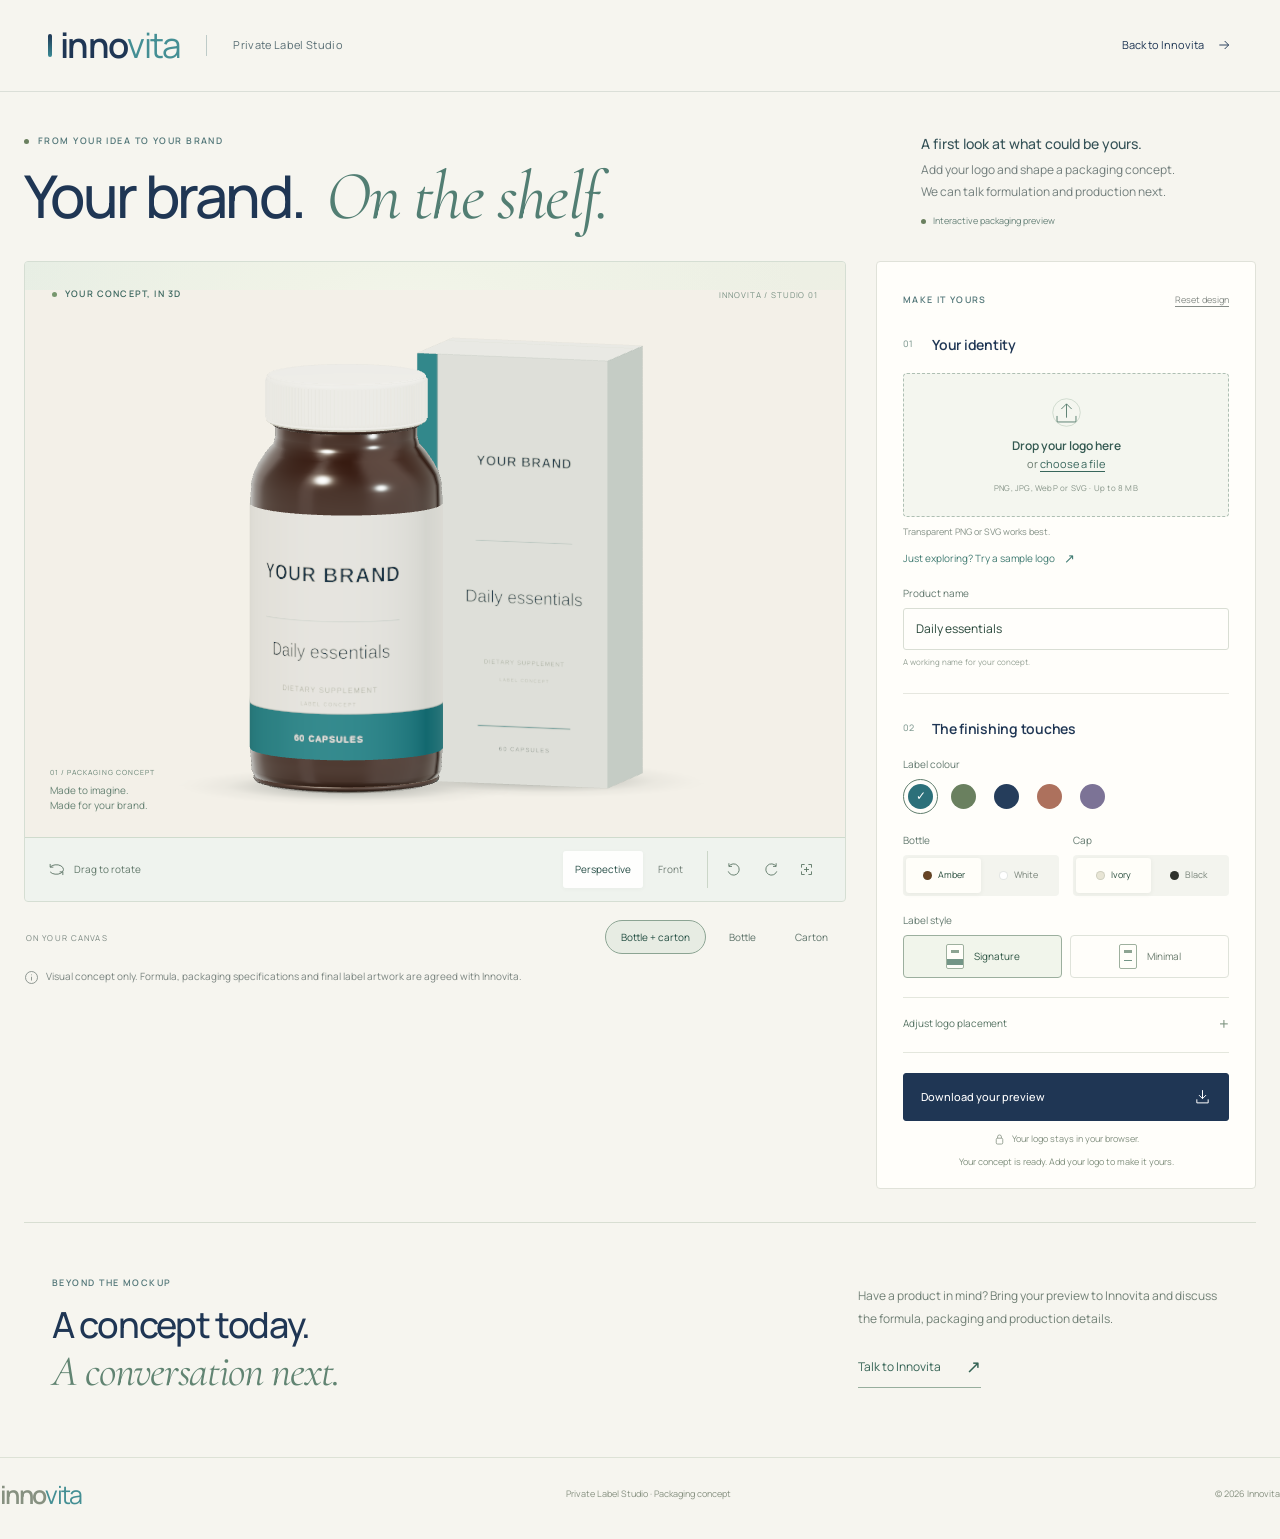
==== private-label/index.html @ d3108dc1 "Add separate private label packaging studio" ====
<!doctype html>
<html lang="en">
<head>
  <meta charset="utf-8">
  <meta name="viewport" content="width=device-width, initial-scale=1">
  <title>Private Label Studio | Innovita</title>
  <meta name="description" content="See your logo on a supplement bottle and carton. Explore a packaging concept with Innovita's private label studio.">
  <meta name="robots" content="noindex, nofollow">
  <meta name="theme-color" content="#f6f5ef">
  <link rel="icon" href="assets/favicon.svg" type="image/svg+xml">
  <link rel="preconnect" href="https://fonts.googleapis.com">
  <link rel="preconnect" href="https://fonts.gstatic.com" crossorigin>
  <link href="https://fonts.googleapis.com/css2?family=Manrope:wght@400;500;600;700;800&family=Cormorant+Garamond:wght@400;500;600&display=swap" rel="stylesheet">
  <link rel="stylesheet" href="assets/studio.css">
  <script src="assets/three-r160.min.js" defer></script>
  <script src="assets/scene.js" defer></script>
  <script src="assets/studio.js" defer></script>
</head>
<body data-scene="loading">
  <a class="skip-link" href="#studio">Skip to the studio</a>
  <header class="site-header">
    <a class="wordmark" href="/" aria-label="Innovita home"><i aria-hidden="true"></i>inno<span>vita</span></a>
    <div class="header-context"><span class="header-divider" aria-hidden="true"></span>Private Label Studio</div>
    <a class="back-link" href="/">Back to Innovita <svg viewBox="0 0 24 24" aria-hidden="true"><path d="M5 12h14m-6-6 6 6-6 6"/></svg></a>
  </header>

  <main>
    <section class="studio-intro" aria-labelledby="studio-title">
      <div class="intro-heading"><div class="eyebrow"><span aria-hidden="true"></span>FROM YOUR IDEA TO YOUR BRAND</div><h1 id="studio-title">Your brand. <br><em>On the shelf.</em></h1></div>
      <div class="intro-copy"><p>A first look at what could be yours.</p><p>Add your logo and shape a packaging concept.<br>We can talk formulation and production next.</p><span class="concept-tag"><i aria-hidden="true"></i>Interactive packaging preview</span><button type="button" id="mobile-upload" class="mobile-upload"><span id="mobile-upload-label">Upload your logo</span><svg viewBox="0 0 24 24" aria-hidden="true"><path d="M12 17V4m-5 5 5-5 5 5M4 16v5h16v-5"/></svg></button><p id="mobile-upload-status" class="mobile-upload-status" aria-hidden="true"></p></div>
    </section>

    <section id="studio" class="studio-workspace" aria-label="Private label packaging studio">
      <div class="preview-column">
        <div class="preview-shell">
          <div class="preview-heading"><span class="live-indicator"><i aria-hidden="true"></i>YOUR CONCEPT, IN 3D</span><span class="studio-edition">INNOVITA / STUDIO 01</span></div>
          <div class="scene-surface" id="scene-surface">
            <div class="scene-word" aria-hidden="true">yours.</div>
            <div id="preview-mount" role="img" aria-label="Interactive preview of a supplement bottle and carton with your branding"></div>
            <svg id="fallback-preview" viewBox="0 0 800 650" role="img" aria-label="Packaging concept preview" xmlns="http://www.w3.org/2000/svg">
              <defs>
                <linearGradient id="bottle-glass" x1="0" x2="1"><stop stop-color="#3a210f"/><stop offset=".3" stop-color="#6f492e"/><stop offset=".56" stop-color="#382012"/><stop offset=".88" stop-color="#4e2e17"/><stop offset="1" stop-color="#241a12"/></linearGradient>
                <linearGradient id="cap-light" x1="0" x2="1"><stop stop-color="#c6c5b7"/><stop offset=".3" stop-color="#faf8e9"/><stop offset="1" stop-color="#c9c8bd"/></linearGradient>
                <linearGradient id="label-light" x1="0" x2="1"><stop stop-color="#d9d9ce"/><stop offset=".28" stop-color="#fffef5"/><stop offset=".8" stop-color="#f7f6ec"/><stop offset="1" stop-color="#d4d4c9"/></linearGradient>
                <radialGradient id="ground-shadow"><stop stop-color="#263b342e"/><stop offset="1" stop-color="#263b3400"/></radialGradient>
                <pattern id="cap-ribs" width="4" height="50" patternUnits="userSpaceOnUse"><path d="M1 0v50" stroke="#797b6940" stroke-width="1"/></pattern>
              </defs>
              <ellipse cx="403" cy="574" rx="300" ry="49" fill="url(#ground-shadow)"/>
              <g transform="translate(204 140) rotate(-4 100 200)">
                <path d="M0 20 181 0 230 30 49 50Z" fill="#f8f8ef"/>
                <path d="M181 0 230 30V390L181 361Z" fill="#d6ded1"/>
                <path d="M0 20 181 0V361L0 382Z" fill="#f4f5eb" stroke="#d0d7c8"/>
                <path d="M0 299 181 279V338L0 359Z" fill="#2c707a" data-fallback-accent/>
                <g transform="translate(0 20) skewY(-6)">
                  <text data-fallback-placeholder x="91" y="116" text-anchor="middle" fill="#1f3654" font-family="Arial,sans-serif" font-weight="600" font-size="21">YOUR BRAND</text>
                  <image id="fallback-logo-carton" x="31" y="53" width="120" height="100" preserveAspectRatio="xMidYMid meet"/>
                  <text id="fallback-product-carton" x="91" y="212" text-anchor="middle" fill="#1f3654" font-family="Arial,sans-serif" font-size="17">Daily essentials</text>
                  <text x="91" y="240" text-anchor="middle" fill="#64736c" font-family="Arial,sans-serif" font-size="8" letter-spacing="1">DIETARY SUPPLEMENT</text>
                  <text x="91" y="316" text-anchor="middle" fill="#fff" font-family="Arial,sans-serif" font-size="9" letter-spacing="1">LABEL CONCEPT</text>
                </g>
              </g>
              <g transform="translate(430 105) rotate(5 98 230)">
                <path d="M26 80V60H170V80Q169 96 180 117Q196 138 196 170V419Q196 450 168 454H28Q0 450 0 419V170Q0 136 15 116Q26 96 26 80Z" fill="url(#bottle-glass)" stroke="#392619"/>
                <rect x="20" y="28" width="157" height="60" rx="10" fill="url(#cap-light)"/>
                <rect x="21" y="37" width="155" height="42" rx="3" fill="url(#cap-ribs)"/>
                <ellipse cx="99" cy="29" rx="77" ry="12" fill="#f0efe4"/>
                <path d="M1 196Q98 211 195 196V411Q98 428 1 411Z" fill="url(#label-light)"/>
                <path id="fallback-band" d="M1 356Q98 371 195 356V397Q98 414 1 397Z" fill="#2c707a" data-fallback-accent/>
                <text data-fallback-placeholder x="99" y="254" text-anchor="middle" fill="#1f3654" font-family="Arial,sans-serif" font-weight="600" font-size="20">YOUR BRAND</text>
                <image id="fallback-logo" x="34" y="213" width="131" height="84" preserveAspectRatio="xMidYMid meet"/>
                <text id="fallback-product" x="99" y="321" text-anchor="middle" fill="#1f3654" font-family="Arial,sans-serif" font-size="17">Daily essentials</text>
                <text x="99" y="340" text-anchor="middle" fill="#64736c" font-family="Arial,sans-serif" font-size="7" letter-spacing="1">DIETARY SUPPLEMENT</text>
                <text x="99" y="389" text-anchor="middle" fill="#fff" font-family="Arial,sans-serif" font-size="9" letter-spacing="1">LABEL CONCEPT</text>
              </g>
            </svg>
            <div class="scene-caption" aria-hidden="true"><span>01 / PACKAGING CONCEPT</span><span>Made to imagine.<br>Made for your brand.</span></div>
          </div>
          <div class="preview-tools">
            <span class="drag-hint"><svg viewBox="0 0 24 24" aria-hidden="true"><path d="M4 9a9 6 0 1 1 0 6M4 5v4h4M20 19v-4h-4"/></svg>Drag to rotate</span>
            <div class="view-switch" role="group" aria-label="Preview angle"><button type="button" data-view="angle" aria-pressed="true">Perspective</button><button type="button" data-view="front" aria-pressed="false">Front</button></div>
            <div class="rotation-controls"><button type="button" id="rotate-left" class="icon-button" aria-label="Rotate packaging left"><svg viewBox="0 0 24 24"><path d="M8 7H3V2M3 7a9 9 0 1 1-1 8"/></svg></button><button type="button" id="rotate-right" class="icon-button" aria-label="Rotate packaging right"><svg viewBox="0 0 24 24"><path d="M16 7h5V2m0 5a9 9 0 1 0 1 8"/></svg></button><button type="button" id="reset-view" class="icon-button" aria-label="Reset view"><svg viewBox="0 0 24 24"><path d="M4 9V4h5m6 0h5v5M4 15v5h5m6 0h5v-5M8 12h8m-4-4v8"/></svg></button></div>
          </div>
        </div>
        <div class="packaging-picker" role="group" aria-label="Packaging shown"><span>ON YOUR CANVAS</span><div><button type="button" data-packaging="set" aria-pressed="true">Bottle + carton</button><button type="button" data-packaging="bottle" aria-pressed="false">Bottle</button><button type="button" data-packaging="carton" aria-pressed="false">Carton</button></div></div>
        <p class="preview-note"><svg viewBox="0 0 20 20" aria-hidden="true"><circle cx="10" cy="10" r="8"/><path d="M10 9v5m0-8v1"/></svg>Visual concept only. Formula, packaging specifications and final label artwork are agreed with Innovita.</p>
      </div>

      <aside class="design-panel" aria-label="Customize your packaging">
        <div class="panel-heading"><span class="eyebrow">MAKE IT YOURS</span><button type="button" id="reset-design">Reset design</button></div>
        <section class="control-section identity-section" aria-labelledby="identity-heading">
          <h2 id="identity-heading"><span>01</span>Your identity</h2>
          <label id="logo-dropzone" for="logo-file" tabindex="0" role="button" aria-label="Upload your brand logo">
            <svg class="upload-symbol" viewBox="0 0 36 36" aria-hidden="true"><path d="M18 24V8m-6 6 6-6 6 6M7 22v7h22v-7"/><circle cx="18" cy="18" r="16"/></svg>
            <strong>Drop your logo here</strong><span>or <u>choose a file</u></span><small>PNG, JPG, WebP or SVG · Up to 8 MB</small>
          </label>
          <input id="logo-file" class="visually-hidden" type="file" accept="image/png,image/jpeg,image/webp,image/svg+xml,.png,.jpg,.jpeg,.webp,.svg" aria-label="Choose logo file">
          <div id="logo-preview" hidden><span id="logo-thumb"><img alt="Your uploaded logo"></span><span id="logo-filename"></span><button type="button" id="logo-remove" aria-label="Remove uploaded logo">Remove</button></div>
          <p id="upload-status" class="upload-status" role="status" aria-live="polite">Transparent PNG or SVG works best.</p>
          <button type="button" id="sample-logo" class="sample-link">Just exploring? Try a sample logo <span aria-hidden="true">↗</span></button>
          <div class="field"><label for="product-name">Product name</label><input id="product-name" type="text" maxlength="42" value="Daily essentials" autocomplete="off" spellcheck="false"><span class="field-hint">A working name for your concept.</span></div>
        </section>

        <section class="control-section finish-section" aria-labelledby="finish-heading">
          <h2 id="finish-heading"><span>02</span>The finishing touches</h2>
          <div class="control-label">Label colour</div><div class="colour-swatches" role="group" aria-label="Label accent colour">
            <button type="button" data-accent="#2c707a" aria-pressed="true" aria-label="Ocean teal" style="--swatch:#2c707a"><span></span></button>
            <button type="button" data-accent="#6a805f" aria-pressed="false" aria-label="Botanical green" style="--swatch:#6a805f"><span></span></button>
            <button type="button" data-accent="#253d5b" aria-pressed="false" aria-label="Midnight blue" style="--swatch:#253d5b"><span></span></button>
            <button type="button" data-accent="#ad715d" aria-pressed="false" aria-label="Warm terracotta" style="--swatch:#ad715d"><span></span></button>
            <button type="button" data-accent="#7c7396" aria-pressed="false" aria-label="Soft lavender" style="--swatch:#7c7396"><span></span></button>
          </div>
          <div class="finish-grid"><div><span class="control-label">Bottle</span><div class="segmented" role="group" aria-label="Bottle finish"><button type="button" data-bottle="amber" aria-pressed="true"><i class="finish-dot amber"></i>Amber</button><button type="button" data-bottle="white" aria-pressed="false"><i class="finish-dot white"></i>White</button></div></div><div><span class="control-label">Cap</span><div class="segmented" role="group" aria-label="Cap finish"><button type="button" data-cap="ivory" aria-pressed="true"><i class="finish-dot ivory"></i>Ivory</button><button type="button" data-cap="black" aria-pressed="false"><i class="finish-dot black"></i>Black</button></div></div></div>
          <div class="style-field"><span class="control-label">Label style</span><div class="label-style-options" role="group" aria-label="Label style"><button type="button" data-label-style="signature" aria-pressed="true"><i class="style-icon signature" aria-hidden="true"></i>Signature</button><button type="button" data-label-style="minimal" aria-pressed="false"><i class="style-icon minimal" aria-hidden="true"></i>Minimal</button></div></div>
          <details class="placement-details"><summary>Adjust logo placement <span aria-hidden="true">+</span></summary><div class="range-field"><label for="logo-scale">Logo size <output id="logo-scale-value" for="logo-scale">100%</output></label><input id="logo-scale" type="range" min="65" max="150" value="100" step="1"></div><div class="range-field"><label for="logo-position">Vertical position <output id="logo-position-value" for="logo-position">0</output></label><input id="logo-position" type="range" min="-15" max="15" value="0" step="1"></div></details>
        </section>

        <div class="panel-delivery"><button type="button" id="download-preview" class="button-primary" disabled><span>Download your preview</span><svg viewBox="0 0 24 24" aria-hidden="true"><path d="M12 3v12m-5-5 5 5 5-5M4 16v5h16v-5"/></svg></button><p class="privacy-note"><svg viewBox="0 0 20 20" aria-hidden="true"><rect x="5" y="8" width="10" height="9" rx="2"/><path d="M7 8V6a3 3 0 0 1 6 0v2"/></svg>Your logo stays in your browser.</p><p id="studio-status" class="studio-status" role="status" aria-live="polite">Preparing your studio...</p><a id="download-ready" class="download-ready" hidden download>Save PNG</a></div>
      </aside>
    </section>

    <section class="next-step" aria-labelledby="next-title"><div><span class="eyebrow">BEYOND THE MOCKUP</span><h2 id="next-title">A concept today.<br><em>A conversation next.</em></h2></div><div><p>Have a product in mind? Bring your preview to Innovita and discuss the formula, packaging and production details.</p><a href="/#contact" target="_blank" rel="noopener" class="contact-link">Talk to Innovita <span aria-hidden="true">↗</span></a></div></section>
  </main>

  <footer class="site-footer"><a class="wordmark" href="/" aria-label="Innovita home">inno<span>vita</span></a><span>Private Label Studio · Packaging concept</span><span>© 2026 Innovita</span></footer>
  <noscript><div class="no-script">Enable JavaScript to add your logo and customize the packaging. The example above is a static concept.</div></noscript>
</body>
</html>
---- private-label/assets/studio.css ----
:root{color-scheme:light;--ink:#1f3654;--ink-muted:#657179;--teal:#2c707a;--cream:#f6f5ef;--line:#dbdfd8;--white:#fffefa;--sans:"Manrope",Arial,sans-serif;--serif:"Cormorant Garamond",Georgia,serif}
*{box-sizing:border-box}html{scroll-behavior:smooth}body{margin:0;background:var(--cream);color:var(--ink);font:400 14px/1.65 var(--sans);-webkit-font-smoothing:antialiased}button,input{font:inherit}button,a,input,summary{-webkit-tap-highlight-color:transparent}button{cursor:pointer}a{color:inherit;text-decoration:none}button:disabled{cursor:wait;opacity:.55}button:focus-visible,a:focus-visible,input:focus-visible,summary:focus-visible,[tabindex]:focus-visible{outline:3px solid #2c707a;outline-offset:4px}button svg,a svg{width:20px;height:20px;fill:none;stroke:currentColor;stroke-width:1.4;flex-shrink:0}[hidden]{display:none!important}.visually-hidden{position:absolute;width:1px;height:1px;padding:0;margin:-1px;overflow:hidden;clip:rect(0,0,0,0);white-space:nowrap;border:0}.skip-link{position:fixed;top:10px;left:10px;padding:10px 20px;background:var(--ink);color:#fff;transform:translateY(-180%);z-index:30}.skip-link:focus{transform:none}
.site-header{height:92px;max-width:1440px;margin:auto;display:flex;align-items:center;gap:27px;border-bottom:1px solid var(--line);padding:0 48px}.wordmark{font-weight:600;font-size:35px;letter-spacing:-1.7px;line-height:1;display:inline-flex;align-items:center}.wordmark>span{color:#448f94;font-weight:400}.wordmark>i{width:4px;height:23px;border-radius:3px;background:linear-gradient(#1f3654,#3a8b95);margin-right:8px}.wordmark>sup{font-size:9px;font-weight:400;letter-spacing:0;align-self:flex-start;margin:2px 0 0 3px}.header-context{display:flex;align-items:center;gap:26px;color:#596e74;font-size:11px;letter-spacing:.03em}.header-divider{height:21px;border-left:1px solid #becbc8}.back-link{margin-left:auto;display:flex;align-items:center;gap:12px;font-size:11px}.back-link svg{width:16px;height:16px}.back-link:hover{color:var(--teal)}
main{max-width:1344px;margin:auto;padding:0 24px}.studio-intro{display:flex;justify-content:space-between;align-items:flex-end;padding:39px 0 31px;gap:40px}.eyebrow{font-size:9px;font-weight:600;letter-spacing:.16em;color:#537779;display:flex;align-items:center;gap:9px}.eyebrow>span{height:5px;width:5px;border-radius:50%;background:#6a805f}.studio-intro h1{font-size:59px;line-height:.98;font-weight:500;letter-spacing:-2.7px;margin:14px 0 0}.studio-intro h1 br{display:none}.studio-intro h1 em{font-family:var(--serif);font-size:1.17em;font-weight:400;color:#527e73;letter-spacing:-1.8px;margin-left:12px}.intro-copy{padding-bottom:1px;min-width:335px}.intro-copy p{margin:0;color:#727e7c;font-size:12px;line-height:1.8}.intro-copy p:first-child{font-size:14px;color:#355257;font-weight:500;margin-bottom:3px}.concept-tag{display:flex;align-items:center;gap:7px;font-size:9px;color:#668178;margin-top:12px}.concept-tag i{width:5px;height:5px;background:#6a805f;border-radius:50%}
.studio-workspace{display:grid;grid-template-columns:minmax(0,1fr) 380px;gap:30px;align-items:start;padding-bottom:33px}.preview-column{position:sticky;top:20px;min-width:0}.preview-shell{position:relative;background:#e9eee7;border:1px solid #d5ded3;border-radius:4px;overflow:hidden}.preview-heading{position:absolute;inset:25px 27px auto;display:flex;justify-content:space-between;align-items:center;gap:10px;z-index:4;pointer-events:none}.live-indicator{font-size:9px;color:#3d6860;letter-spacing:.13em;font-weight:600;display:flex;align-items:center;gap:8px}.live-indicator i{width:5px;height:5px;background:#77976e;border-radius:50%}.studio-edition{font-size:8px;letter-spacing:.11em;color:#789083}.scene-surface{position:relative;isolation:isolate;height:575px;overflow:hidden;background:radial-gradient(ellipse at 47% 30%,#f8faf0 0,#f0f3e7 31%,transparent 70%),linear-gradient(145deg,#e7eee4,#eff0e4 65%,#e1e9df)}.scene-word{position:absolute;left:0;right:0;top:13%;text-align:center;color:#68866b13;font-family:var(--serif);font-style:italic;font-size:clamp(170px,24vw,310px);line-height:1;letter-spacing:-.05em;pointer-events:none;z-index:0}#preview-mount{position:absolute;inset:28px 0 0;z-index:2;touch-action:pan-y}#preview-mount canvas{display:block;width:100%;height:100%;outline:none}#fallback-preview{position:absolute;inset:22px 0 0;width:100%;height:calc(100% - 22px);z-index:1;pointer-events:none}body[data-scene=ready] #fallback-preview{visibility:hidden}body[data-scene=fallback] #preview-mount{display:none}.scene-caption{position:absolute;bottom:24px;left:25px;display:grid;gap:5px;color:#668273;z-index:3;pointer-events:none}.scene-caption span:first-child{font-size:7px;letter-spacing:.14em}.scene-caption span:last-child{font-size:10px;line-height:1.5}.preview-tools{height:64px;background:#ffffff47;border-top:1px solid #cfdbcd;display:flex;align-items:center;gap:12px;padding:0 22px;position:relative;z-index:4}.drag-hint{display:flex;align-items:center;gap:8px;color:#62796b;font-size:10px}.drag-hint svg{width:19px;height:19px;fill:none;stroke:currentColor;stroke-width:1.2}.view-switch{display:flex;align-items:center;gap:3px;margin-left:auto}.view-switch button{border:0;background:transparent;border-radius:3px;color:#738178;padding:8px 12px;min-height:37px;font-size:10px}.view-switch button[aria-pressed=true]{background:#ffffffe3;color:#264d45;box-shadow:0 1px 5px #2948370a}.rotation-controls{display:flex;align-items:center;border-left:1px solid #cbd6c8;padding-left:9px;gap:2px}.icon-button{display:grid;place-items:center;min-width:34px;height:37px;background:transparent;color:#587362;border:0;border-radius:4px}.icon-button svg{width:15px;height:15px}.icon-button:hover{background:#fff8}.packaging-picker{display:flex;align-items:center;justify-content:space-between;gap:18px;padding:18px 2px 10px}.packaging-picker>span{font-size:8px;letter-spacing:.14em;color:#7a8780}.packaging-picker>div{display:flex;gap:7px}.packaging-picker button{font-size:10px;color:#5d7269;border:1px solid transparent;background:transparent;border-radius:30px;min-height:34px;padding:6px 15px;white-space:nowrap}.packaging-picker button[aria-pressed=true]{border-color:#8ca493;background:#e7ece3;color:#234e42}.preview-note{font-size:10px;line-height:1.7;color:#7b8580;display:flex;align-items:flex-start;gap:7px;max-width:640px;margin:4px 0 0}.preview-note svg{width:15px;height:15px;fill:none;stroke:currentColor;stroke-width:1.1;flex-shrink:0;margin-top:2px}
.design-panel{background:#fffefa;border:1px solid #e0e2d9;border-radius:4px;padding:25px 26px 18px;min-width:0}.panel-heading{display:flex;justify-content:space-between;align-items:center;gap:10px;margin-bottom:20px}.panel-heading .eyebrow{font-size:9px;letter-spacing:.15em}.panel-heading>button{padding:3px 0;background:transparent;border:0;color:#858b86;text-decoration:underline;text-underline-offset:3px;font-size:9px;min-height:26px}.control-section h2{margin:0 0 17px;font-size:14px;font-weight:600;letter-spacing:-.25px;display:flex;align-items:center;gap:11px}.control-section h2>span{font-size:9px;font-weight:500;letter-spacing:0;color:#88a098;min-width:18px}.identity-section{padding-bottom:24px;border-bottom:1px solid #e6e7df}#logo-dropzone{display:flex;align-items:center;justify-content:center;flex-direction:column;min-height:144px;cursor:pointer;border:1px dashed #aebfb3;border-radius:4px;background:#f4f6ef;padding:16px 10px;transition:background .2s,border-color .2s}#logo-dropzone:hover,#logo-dropzone[data-dragging=true],#logo-dropzone.drag-over{background:#eaf0e4;border-color:#2c707a}.upload-symbol{width:31px;height:31px;fill:none;stroke:#597e70;stroke-width:1.1;margin-bottom:9px}.upload-symbol circle{stroke:#b6c8b8;stroke-width:.65}#logo-dropzone strong{font-size:12px;font-weight:600;line-height:1.5;color:#335951}#logo-dropzone>span{font-size:11px;color:#6c7c70}#logo-dropzone u{text-underline-offset:3px;color:#38665c}#logo-dropzone small{font-size:8px;letter-spacing:.025em;color:#869488;margin-top:8px}.upload-status{min-height:15px;font-size:9px;color:#849187;margin:8px 0 4px;line-height:1.6}.upload-status[data-error=true],.upload-status.is-error{color:#a54432}.sample-link{border:0;background:transparent;padding:0;min-height:28px;color:#407b72;font-size:10px;display:flex;align-items:center;gap:9px}.sample-link span{font-size:13px}#logo-preview{display:flex;align-items:center;gap:11px;background:#f2f5ee;border-radius:4px;padding:8px;margin-top:10px}#logo-thumb{width:40px;height:40px;border:1px solid #e1e5dc;border-radius:3px;background:#fff;display:grid;place-items:center;flex-shrink:0}#logo-thumb img{max-width:34px;max-height:34px;object-fit:contain}#logo-filename{font-size:10px;overflow:hidden;text-overflow:ellipsis;white-space:nowrap;flex:1;min-width:0}#logo-remove{border:0;background:transparent;font-size:9px;color:#697b71;text-decoration:underline;min-height:34px}.field{margin-top:14px}.field>label,.control-label{display:block;font-size:10px;color:#63796f;line-height:1.5;margin-bottom:7px}.field input{width:100%;background:#fffefb;border:1px solid #d9ded4;color:#274639;border-radius:3px;min-height:42px;padding:9px 12px;font-size:12px;outline-offset:2px}.field-hint{font-size:8px;color:#94a094;display:block;margin-top:5px}.finish-section{padding-top:23px}.colour-swatches{display:flex;gap:8px;margin-bottom:19px}.colour-swatches button{height:35px;width:35px;border-radius:50%;background:transparent;padding:4px;border:1px solid transparent;display:grid;place-items:center}.colour-swatches button>span{display:block;border-radius:50%;width:25px;height:25px;background:var(--swatch);position:relative}.colour-swatches button[aria-pressed=true]{border-color:#617e6e}.colour-swatches button[aria-pressed=true]>span:after{content:'✓';color:white;font-size:12px;position:absolute;inset:0;display:grid;place-items:center}.finish-grid{display:grid;grid-template-columns:1fr 1fr;gap:14px}.segmented{display:flex;background:#f3f4ee;padding:3px;border-radius:4px}.segmented button{min-height:35px;flex:1;display:flex;align-items:center;justify-content:center;gap:6px;font-size:9px;white-space:nowrap;border:0;border-radius:3px;background:transparent;color:#79847a;padding:5px}.segmented button[aria-pressed=true]{background:#fffef9;color:#284d3d;box-shadow:0 1px 5px #293c2910}.finish-dot{width:9px;height:9px;border-radius:50%;border:1px solid #26382820}.finish-dot.amber{background:#684424}.finish-dot.white{background:#fff}.finish-dot.ivory{background:#e8e5d5}.finish-dot.black{background:#30332e}.style-field{margin-top:17px}.label-style-options{display:flex;gap:8px}.label-style-options button{border:1px solid #dfe3da;border-radius:4px;min-height:43px;background:transparent;flex:1;display:flex;align-items:center;justify-content:center;gap:10px;font-size:10px;color:#6b7c6e}.label-style-options button[aria-pressed=true]{border-color:#9caf9e;background:#f1f5eb;color:#305746}.style-icon{width:18px;height:25px;border:1px solid #9eb09e;border-radius:2px;position:relative;background:#fffef9}.style-icon:before{content:'';position:absolute;top:5px;left:4px;right:4px;height:3px;background:#8da492}.style-icon.signature:after{content:'';position:absolute;bottom:3px;left:0;right:0;height:6px;background:#739586}.style-icon.minimal:after{content:'';position:absolute;bottom:7px;left:4px;right:4px;border-top:1px solid #739586}.placement-details{margin-top:19px;border-top:1px solid #e4e7dd}.placement-details summary{list-style:none;display:flex;justify-content:space-between;align-items:center;cursor:pointer;padding:12px 0;font-size:10px;color:#567363;min-height:43px}.placement-details summary::-webkit-details-marker{display:none}.placement-details summary span{font-size:17px;color:#7c927e;font-weight:400}.placement-details[open] summary span{transform:rotate(45deg)}.range-field{margin:4px 0 14px}.range-field label{display:flex;justify-content:space-between;font-size:10px;color:#738473;margin-bottom:4px}.range-field output{color:#375e48;font-variant-numeric:tabular-nums}.range-field input{width:100%;height:20px;accent-color:#2c707a;cursor:pointer}.panel-delivery{border-top:1px solid #e4e7dd;padding-top:20px;margin-top:2px}.button-primary{display:flex;width:100%;align-items:center;justify-content:space-between;gap:13px;min-height:48px;padding:12px 17px;border:1px solid var(--ink);border-radius:3px;background:var(--ink);color:white;font-size:11px;font-weight:500;transition:background .2s,transform .2s}.button-primary:hover{background:#294665;transform:translateY(-1px)}.button-primary svg{height:17px;width:17px}.privacy-note{display:flex;justify-content:center;gap:6px;align-items:center;font-size:9px;margin:11px 0 0;color:#839080}.privacy-note svg{height:13px;width:13px;fill:none;stroke:currentColor;stroke-width:1.2}.studio-status{font-size:9px;line-height:1.6;text-align:center;color:#81907e;margin:9px 0 0;min-height:14px}.studio-status[data-error=true],.studio-status.is-error{color:#a54432}
.next-step{border-top:1px solid #d8ded2;display:grid;grid-template-columns:1fr 1fr;gap:60px;align-items:center;padding:53px 28px 60px}.next-step h2{font-size:36px;letter-spacing:-1.3px;line-height:1.18;font-weight:500;margin:13px 0 0}.next-step h2 em{font-family:var(--serif);font-size:1.2em;font-weight:400;color:#618472}.next-step>div:last-child{max-width:370px;justify-self:end}.next-step p{font-size:12px;color:#718076;line-height:1.9;margin:0 0 16px}.contact-link{display:inline-flex;gap:25px;align-items:center;border-bottom:1px solid #97ae9d;padding:5px 0;font-size:12px;color:#356355}.contact-link span{font-size:18px}.site-footer{max-width:1296px;margin:auto;padding:24px 0 32px;border-top:1px solid #dde2d6;display:flex;align-items:center;justify-content:space-between;gap:25px;color:#879181;font-size:9px}.site-footer .wordmark{font-size:25px}.no-script{background:#fff6db;color:#58491d;padding:16px;position:fixed;bottom:0;inset-inline:0;z-index:20;text-align:center}
@media(min-width:1500px){main{max-width:1440px;padding-inline:48px}.scene-surface{height:610px}.studio-workspace{grid-template-columns:minmax(0,1fr) 390px;gap:38px}.site-footer{max-width:1344px}}
@media(max-width:1100px){.site-header{padding-inline:30px}.studio-intro h1{font-size:48px}.studio-intro h1 br{display:block}.studio-intro h1 em{margin-left:0}.studio-workspace{grid-template-columns:minmax(0,1fr) 340px;gap:20px}.design-panel{padding:23px 21px 17px}.scene-surface{height:575px}.preview-tools{padding-inline:13px;gap:8px}.drag-hint{font-size:9px;gap:5px}.view-switch button{padding-inline:7px}.rotation-controls{padding-left:6px}.icon-button{min-width:29px}.packaging-picker{flex-direction:column;gap:8px;align-items:center}.packaging-picker>span{font-size:7px}.site-footer{margin-inline:24px}}
@media(max-width:800px){.site-header{height:77px;padding-inline:23px;gap:20px}.wordmark{font-size:29px}.wordmark>i{height:20px}.header-context{gap:16px;font-size:10px}.back-link{font-size:0;gap:0}.back-link svg{width:21px;height:21px}.studio-intro{padding-top:29px;gap:25px}.studio-intro h1{font-size:43px}.intro-copy{min-width:0;max-width:260px}.intro-copy p{font-size:10px}.intro-copy p:first-child{font-size:12px}.studio-workspace{grid-template-columns:1fr;gap:22px}.preview-column{position:relative;top:auto}.scene-surface{height:490px}.design-panel{padding:26px;display:grid;grid-template-columns:1fr 1fr;column-gap:27px}.panel-heading{grid-column:1/-1;margin-bottom:24px}.identity-section{padding-bottom:0;border-bottom:0;border-right:1px solid #e4e7dc;padding-right:24px}.finish-section{padding-top:0}.panel-delivery{grid-column:1/-1;display:grid;grid-template-columns:1fr 1fr;align-items:center;gap:5px 24px;margin-top:22px}.button-primary{grid-column:2;grid-row:1/3}.privacy-note{justify-content:flex-start;margin:0}.studio-status{text-align:left;margin:0}.next-step{padding:40px 0;gap:30px}.next-step h2{font-size:30px}.site-footer{font-size:8px}}
@media(max-width:540px){main{padding:0 18px}.site-header{padding-inline:19px;height:71px;gap:17px}.header-context{font-size:8px;gap:15px}.header-divider{height:18px}.wordmark{font-size:27px}.wordmark>i{height:18px;width:3px;margin-right:6px}.back-link svg{width:18px;height:18px}.studio-intro{display:block;padding:27px 2px 22px}.eyebrow{font-size:8px;letter-spacing:.11em}.studio-intro h1{font-size:43px;letter-spacing:-2px;line-height:1.06;margin-top:12px}.studio-intro h1 br{display:none}.studio-intro h1 em{display:block;margin-left:0;font-size:1.19em;letter-spacing:-1.8px}.intro-copy{margin-top:18px;max-width:100%}.intro-copy p:first-child{display:none}.intro-copy p{font-size:11px;line-height:1.8}.intro-copy p br{display:none}.concept-tag{margin-top:10px;font-size:8px}.studio-workspace{gap:20px}.preview-heading{inset:16px 16px auto}.live-indicator{font-size:7px;gap:6px;letter-spacing:.1em}.studio-edition{font-size:6px;letter-spacing:.08em}.scene-surface{height:380px}.scene-word{font-size:155px;top:16%}#preview-mount{inset:30px -6px 0}.scene-caption{left:16px;bottom:13px;gap:4px}.scene-caption span:first-child{font-size:6px}.scene-caption span:last-child{font-size:8px}.preview-tools{height:55px;padding-inline:9px;gap:6px}.drag-hint{font-size:0;gap:0}.drag-hint svg{width:18px;height:18px}.view-switch{margin-left:0;flex:1;justify-content:center}.view-switch button{min-height:37px;font-size:9px;padding:6px 10px}.rotation-controls{gap:0;padding-left:6px}.icon-button{min-width:29px}.icon-button svg{width:14px}.packaging-picker{padding:15px 0 8px;gap:7px;flex-direction:row;justify-content:space-between}.packaging-picker>span{font-size:6px;letter-spacing:.07em;max-width:54px}.packaging-picker>div{gap:1px}.packaging-picker button{font-size:8px;padding-inline:11px;min-height:32px}.preview-note{font-size:8px;gap:5px;margin-top:5px}.preview-note svg{width:12px;height:12px}.design-panel{display:block;padding:24px 23px 19px}.panel-heading{margin-bottom:18px}.control-section h2{font-size:15px;margin-bottom:17px}#logo-dropzone{min-height:149px}#logo-dropzone strong{font-size:13px}#logo-dropzone>span{font-size:12px}#logo-dropzone small{font-size:9px}.upload-status{font-size:10px;min-height:16px}.sample-link{font-size:11px;min-height:35px}.field{margin-top:17px}.field>label,.control-label{font-size:11px}.field input{font-size:14px;min-height:45px}.field-hint{font-size:9px}.identity-section{border-right:0;padding-right:0;border-bottom:1px solid #e4e7dc;padding-bottom:23px}.finish-section{padding-top:25px}.colour-swatches{gap:12px}.colour-swatches button{width:40px;height:40px}.colour-swatches button>span{width:28px;height:28px}.finish-grid{gap:15px}.segmented button{font-size:10px;min-height:38px}.label-style-options button{font-size:11px;min-height:46px}.placement-details summary{font-size:11px;min-height:46px}.range-field label{font-size:11px}.range-field input{height:30px}.panel-delivery{display:block;padding-top:20px;margin-top:0}.button-primary{min-height:51px;font-size:12px}.privacy-note{justify-content:center;margin-top:13px;font-size:10px}.studio-status{text-align:center;margin-top:8px;font-size:9px}.next-step{display:block;padding:32px 5px 39px}.next-step h2{font-size:34px}.next-step>div:last-child{margin-top:22px}.next-step p{font-size:11px}.contact-link{font-size:12px}.site-footer{padding:21px 0 27px;margin-inline:20px;gap:14px;flex-wrap:wrap}.site-footer .wordmark{font-size:24px}.site-footer>span:first-of-type{margin-left:auto}.site-footer>span:last-child{width:100%;text-align:right}.no-script{font-size:12px}}
.upload-status[data-state=error],.studio-status[data-state=error]{color:#a54432}
.download-ready{display:flex;align-items:center;justify-content:center;gap:13px;font-size:10px;color:#2c707a;text-decoration:underline;text-underline-offset:3px;padding:10px;grid-column:1/-1}.download-ready img{width:72px;height:54px;object-fit:contain;background:#f3f0e8;border:1px solid #e1e5d9;border-radius:3px}
.mobile-upload,.intro-copy .mobile-upload-status{display:none}
@media(max-width:540px){.mobile-upload{margin-top:15px;display:flex;align-items:center;justify-content:space-between;gap:20px;min-height:44px;padding:10px 15px;width:100%;border:1px solid #2c707a;border-radius:3px;background:#2c707a;color:#fff;font-size:11px}.mobile-upload svg{width:17px;height:17px}.intro-copy .mobile-upload-status:not(:empty){display:block;font-size:9px;margin-top:6px;color:#4a7661}.intro-copy .mobile-upload-status[data-state=error]{color:#a54432}}
@media(min-width:801px) and (max-height:850px){.scene-surface{height:max(360px,calc(100svh - 230px))}.preview-column{top:15px}}
@media(prefers-reduced-motion:reduce){html{scroll-behavior:auto}*,*:before,*:after{transition:none!important;animation:none!important}}
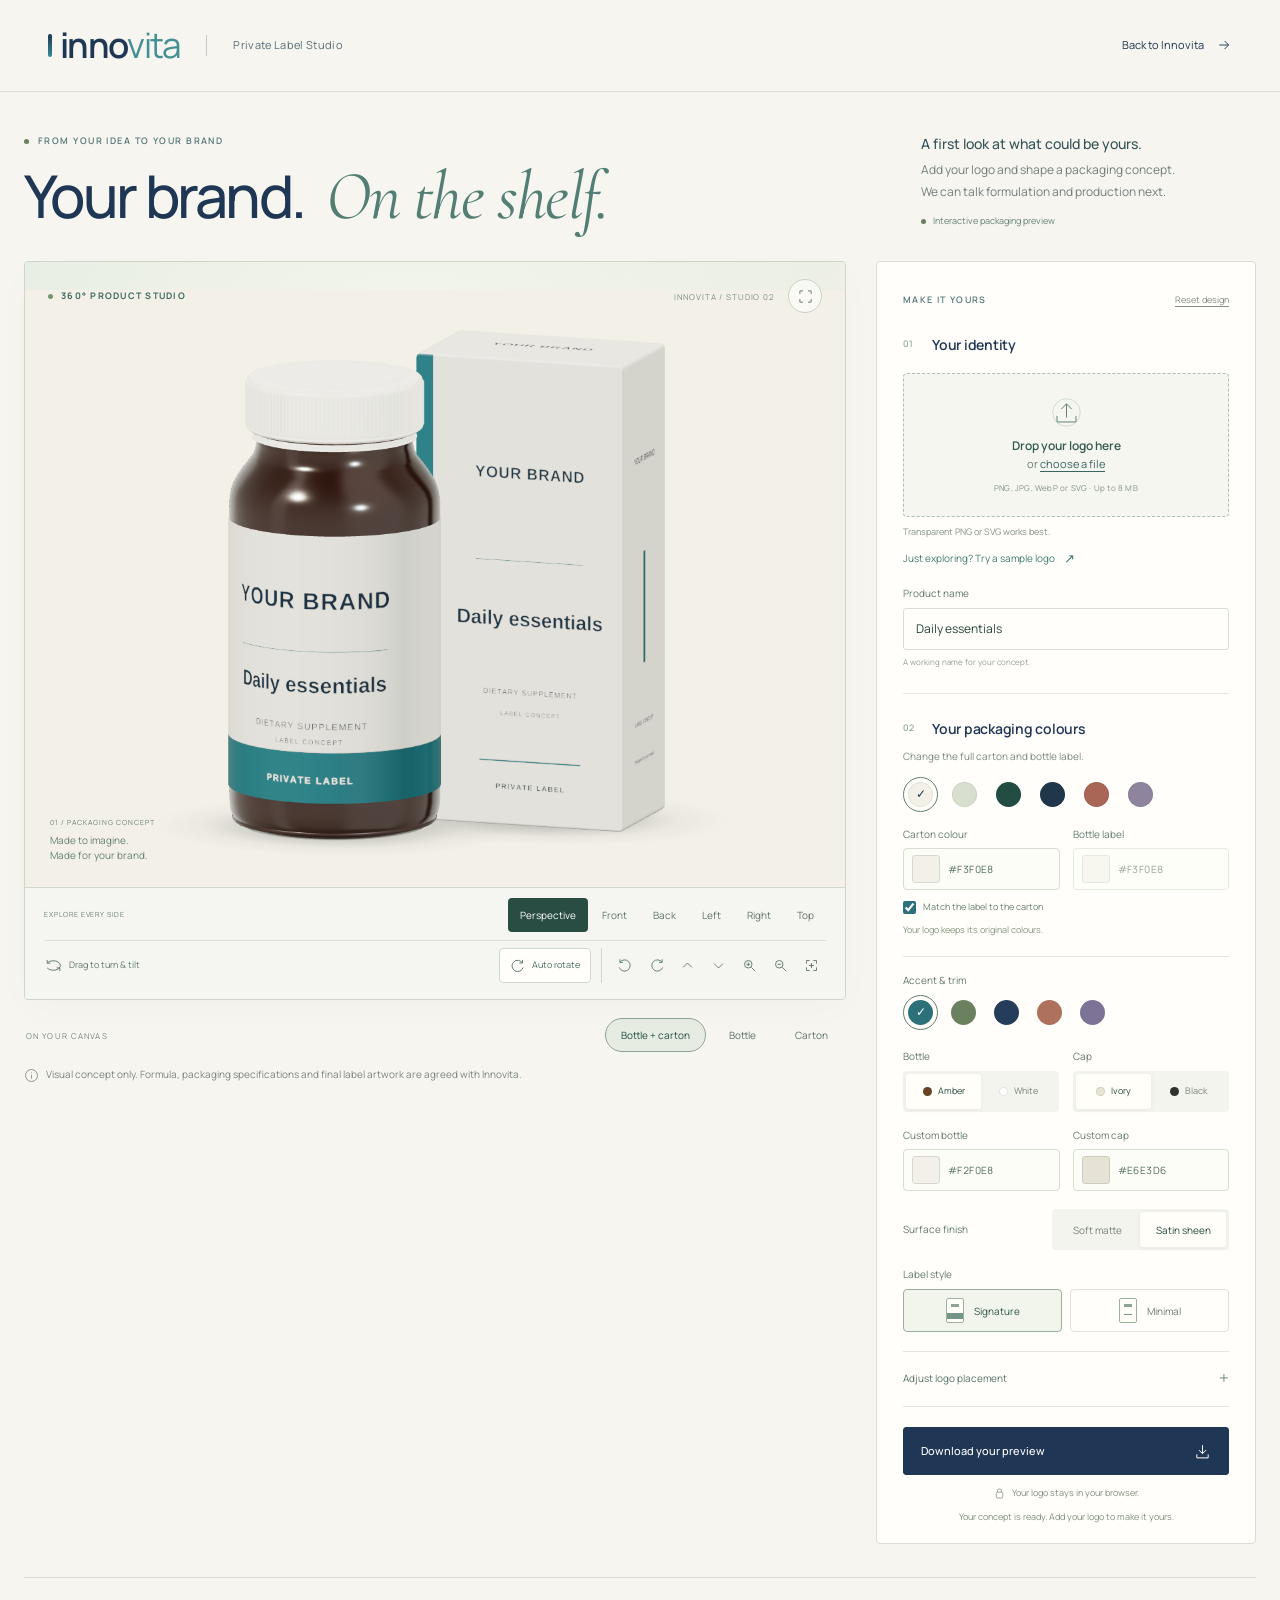
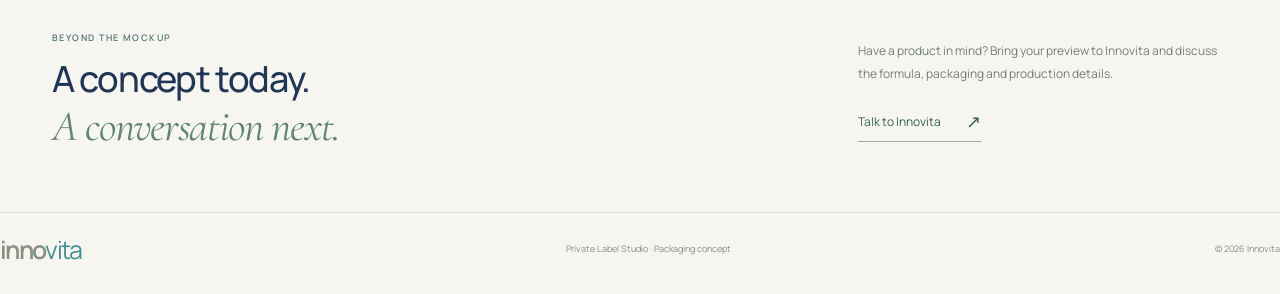
==== commit 1bf785cd: "Upgrade packaging studio with premium rendering and full 360 controls" ====
--- a/private-label/index.html
+++ b/private-label/index.html
@@ -11,10 +11,10 @@
   <link rel="preconnect" href="https://fonts.googleapis.com">
   <link rel="preconnect" href="https://fonts.gstatic.com" crossorigin>
   <link href="https://fonts.googleapis.com/css2?family=Manrope:wght@400;500;600;700;800&family=Cormorant+Garamond:wght@400;500;600&display=swap" rel="stylesheet">
-  <link rel="stylesheet" href="assets/studio.css">
+  <link rel="stylesheet" href="assets/studio.css?v=20260928-premium2">
   <script src="assets/three-r160.min.js" defer></script>
-  <script src="assets/scene.js" defer></script>
-  <script src="assets/studio.js" defer></script>
+  <script src="assets/scene.js?v=20260928-premium2" defer></script>
+  <script src="assets/studio.js?v=20260928-premium2" defer></script>
 </head>
 <body data-scene="loading">
   <a class="skip-link" href="#studio">Skip to the studio</a>
@@ -33,7 +33,7 @@
     <section id="studio" class="studio-workspace" aria-label="Private label packaging studio">
       <div class="preview-column">
         <div class="preview-shell">
-          <div class="preview-heading"><span class="live-indicator"><i aria-hidden="true"></i>YOUR CONCEPT, IN 3D</span><span class="studio-edition">INNOVITA / STUDIO 01</span></div>
+          <div class="preview-heading"><span class="live-indicator"><i aria-hidden="true"></i>360° PRODUCT STUDIO</span><div class="preview-heading-actions"><span class="studio-edition">INNOVITA / STUDIO 02</span><button type="button" id="expand-preview" class="icon-button" aria-label="Open fullscreen preview" title="Fullscreen preview"><svg viewBox="0 0 24 24" aria-hidden="true"><path d="M8 3H3v5m13-5h5v5M3 16v5h5m13-5v5h-5"/></svg></button></div></div>
           <div class="scene-surface" id="scene-surface">
             <div class="scene-word" aria-hidden="true">yours.</div>
             <div id="preview-mount" role="img" aria-label="Interactive preview of a supplement bottle and carton with your branding"></div>
@@ -47,16 +47,16 @@
               </defs>
               <ellipse cx="403" cy="574" rx="300" ry="49" fill="url(#ground-shadow)"/>
               <g transform="translate(204 140) rotate(-4 100 200)">
-                <path d="M0 20 181 0 230 30 49 50Z" fill="#f8f8ef"/>
-                <path d="M181 0 230 30V390L181 361Z" fill="#d6ded1"/>
-                <path d="M0 20 181 0V361L0 382Z" fill="#f4f5eb" stroke="#d0d7c8"/>
+                <path d="M0 20 181 0 230 30 49 50Z" fill="#f8f8ef" data-fallback-paper="carton"/>
+                <path d="M181 0 230 30V390L181 361Z" fill="#d6ded1" data-fallback-paper="carton"/>
+                <path d="M0 20 181 0V361L0 382Z" fill="#f4f5eb" stroke="#d0d7c8" data-fallback-paper="carton"/>
                 <path d="M0 299 181 279V338L0 359Z" fill="#2c707a" data-fallback-accent/>
                 <g transform="translate(0 20) skewY(-6)">
-                  <text data-fallback-placeholder x="91" y="116" text-anchor="middle" fill="#1f3654" font-family="Arial,sans-serif" font-weight="600" font-size="21">YOUR BRAND</text>
+                  <text data-fallback-placeholder data-fallback-paper-text="carton" x="91" y="116" text-anchor="middle" fill="#1f3654" font-family="Arial,sans-serif" font-weight="600" font-size="21">YOUR BRAND</text>
                   <image id="fallback-logo-carton" x="31" y="53" width="120" height="100" preserveAspectRatio="xMidYMid meet"/>
                   <text id="fallback-product-carton" x="91" y="212" text-anchor="middle" fill="#1f3654" font-family="Arial,sans-serif" font-size="17">Daily essentials</text>
-                  <text x="91" y="240" text-anchor="middle" fill="#64736c" font-family="Arial,sans-serif" font-size="8" letter-spacing="1">DIETARY SUPPLEMENT</text>
-                  <text x="91" y="316" text-anchor="middle" fill="#fff" font-family="Arial,sans-serif" font-size="9" letter-spacing="1">LABEL CONCEPT</text>
+                  <text data-fallback-paper-text="carton" x="91" y="240" text-anchor="middle" fill="#64736c" font-family="Arial,sans-serif" font-size="8" letter-spacing="1">DIETARY SUPPLEMENT</text>
+                  <text data-fallback-accent-text x="91" y="316" text-anchor="middle" fill="#fff" font-family="Arial,sans-serif" font-size="9" letter-spacing="1">LABEL CONCEPT</text>
                 </g>
               </g>
               <g transform="translate(430 105) rotate(5 98 230)">
@@ -64,21 +64,20 @@
                 <rect x="20" y="28" width="157" height="60" rx="10" fill="url(#cap-light)"/>
                 <rect x="21" y="37" width="155" height="42" rx="3" fill="url(#cap-ribs)"/>
                 <ellipse cx="99" cy="29" rx="77" ry="12" fill="#f0efe4"/>
-                <path d="M1 196Q98 211 195 196V411Q98 428 1 411Z" fill="url(#label-light)"/>
+                <path d="M1 196Q98 211 195 196V411Q98 428 1 411Z" fill="url(#label-light)" data-fallback-paper="label"/>
                 <path id="fallback-band" d="M1 356Q98 371 195 356V397Q98 414 1 397Z" fill="#2c707a" data-fallback-accent/>
-                <text data-fallback-placeholder x="99" y="254" text-anchor="middle" fill="#1f3654" font-family="Arial,sans-serif" font-weight="600" font-size="20">YOUR BRAND</text>
+                <text data-fallback-placeholder data-fallback-paper-text="label" x="99" y="254" text-anchor="middle" fill="#1f3654" font-family="Arial,sans-serif" font-weight="600" font-size="20">YOUR BRAND</text>
                 <image id="fallback-logo" x="34" y="213" width="131" height="84" preserveAspectRatio="xMidYMid meet"/>
                 <text id="fallback-product" x="99" y="321" text-anchor="middle" fill="#1f3654" font-family="Arial,sans-serif" font-size="17">Daily essentials</text>
-                <text x="99" y="340" text-anchor="middle" fill="#64736c" font-family="Arial,sans-serif" font-size="7" letter-spacing="1">DIETARY SUPPLEMENT</text>
-                <text x="99" y="389" text-anchor="middle" fill="#fff" font-family="Arial,sans-serif" font-size="9" letter-spacing="1">LABEL CONCEPT</text>
+                <text data-fallback-paper-text="label" x="99" y="340" text-anchor="middle" fill="#64736c" font-family="Arial,sans-serif" font-size="7" letter-spacing="1">DIETARY SUPPLEMENT</text>
+                <text data-fallback-accent-text x="99" y="389" text-anchor="middle" fill="#fff" font-family="Arial,sans-serif" font-size="9" letter-spacing="1">LABEL CONCEPT</text>
               </g>
             </svg>
             <div class="scene-caption" aria-hidden="true"><span>01 / PACKAGING CONCEPT</span><span>Made to imagine.<br>Made for your brand.</span></div>
           </div>
           <div class="preview-tools">
-            <span class="drag-hint"><svg viewBox="0 0 24 24" aria-hidden="true"><path d="M4 9a9 6 0 1 1 0 6M4 5v4h4M20 19v-4h-4"/></svg>Drag to rotate</span>
-            <div class="view-switch" role="group" aria-label="Preview angle"><button type="button" data-view="angle" aria-pressed="true">Perspective</button><button type="button" data-view="front" aria-pressed="false">Front</button></div>
-            <div class="rotation-controls"><button type="button" id="rotate-left" class="icon-button" aria-label="Rotate packaging left"><svg viewBox="0 0 24 24"><path d="M8 7H3V2M3 7a9 9 0 1 1-1 8"/></svg></button><button type="button" id="rotate-right" class="icon-button" aria-label="Rotate packaging right"><svg viewBox="0 0 24 24"><path d="M16 7h5V2m0 5a9 9 0 1 0 1 8"/></svg></button><button type="button" id="reset-view" class="icon-button" aria-label="Reset view"><svg viewBox="0 0 24 24"><path d="M4 9V4h5m6 0h5v5M4 15v5h5m6 0h5v-5M8 12h8m-4-4v8"/></svg></button></div>
+            <div class="view-presets"><span>EXPLORE EVERY SIDE</span><div class="view-switch" role="group" aria-label="Preview angle"><button type="button" data-view="angle" aria-pressed="true">Perspective</button><button type="button" data-view="front" aria-pressed="false">Front</button><button type="button" data-view="back" aria-pressed="false">Back</button><button type="button" data-view="left" aria-pressed="false">Left</button><button type="button" data-view="right" aria-pressed="false">Right</button><button type="button" data-view="top" aria-pressed="false">Top</button></div></div>
+            <div class="orbit-toolbar"><span class="drag-hint"><svg viewBox="0 0 24 24" aria-hidden="true"><path d="M4 9a9 6 0 1 1 0 6M4 5v4h4M20 19v-4h-4"/></svg>Drag to turn &amp; tilt</span><button type="button" id="auto-rotate" class="motion-button" aria-pressed="false"><svg viewBox="0 0 24 24" aria-hidden="true"><path d="M20 8a9 9 0 1 0 1 7m-1-7V3m0 5h-5"/></svg><span>Auto rotate</span></button><button type="button" id="orbit-mode" class="motion-button" aria-pressed="false"><svg viewBox="0 0 24 24" aria-hidden="true"><ellipse cx="12" cy="12" rx="10" ry="4"/><ellipse cx="12" cy="12" rx="4" ry="10"/></svg><span>Free orbit</span></button><div class="rotation-controls"><button type="button" id="rotate-left" class="icon-button" aria-label="Rotate packaging left" title="Rotate left"><svg viewBox="0 0 24 24"><path d="M8 7H3V2M3 7a9 9 0 1 1-1 8"/></svg></button><button type="button" id="rotate-right" class="icon-button" aria-label="Rotate packaging right" title="Rotate right"><svg viewBox="0 0 24 24"><path d="M16 7h5V2m0 5a9 9 0 1 0 1 8"/></svg></button><button type="button" id="tilt-up" class="icon-button" aria-label="Tilt view up" title="Tilt up"><svg viewBox="0 0 24 24"><path d="m5 15 7-7 7 7"/></svg></button><button type="button" id="tilt-down" class="icon-button" aria-label="Tilt view down" title="Tilt down"><svg viewBox="0 0 24 24"><path d="m5 9 7 7 7-7"/></svg></button><button type="button" id="zoom-in" class="icon-button" aria-label="Zoom in" title="Zoom in"><svg viewBox="0 0 24 24"><circle cx="10" cy="10" r="6"/><path d="m15 15 6 6M10 7v6m-3-3h6"/></svg></button><button type="button" id="zoom-out" class="icon-button" aria-label="Zoom out" title="Zoom out"><svg viewBox="0 0 24 24"><circle cx="10" cy="10" r="6"/><path d="m15 15 6 6M7 10h6"/></svg></button><button type="button" id="reset-view" class="icon-button" aria-label="Reset view" title="Reset view"><svg viewBox="0 0 24 24"><path d="M4 9V4h5m6 0h5v5M4 15v5h5m6 0h5v-5M8 12h8m-4-4v8"/></svg></button></div></div>
           </div>
         </div>
         <div class="packaging-picker" role="group" aria-label="Packaging shown"><span>ON YOUR CANVAS</span><div><button type="button" data-packaging="set" aria-pressed="true">Bottle + carton</button><button type="button" data-packaging="bottle" aria-pressed="false">Bottle</button><button type="button" data-packaging="carton" aria-pressed="false">Carton</button></div></div>
@@ -97,12 +96,25 @@
           <div id="logo-preview" hidden><span id="logo-thumb"><img alt="Your uploaded logo"></span><span id="logo-filename"></span><button type="button" id="logo-remove" aria-label="Remove uploaded logo">Remove</button></div>
           <p id="upload-status" class="upload-status" role="status" aria-live="polite">Transparent PNG or SVG works best.</p>
           <button type="button" id="sample-logo" class="sample-link">Just exploring? Try a sample logo <span aria-hidden="true">↗</span></button>
+          <button type="button" id="sample-logo-light" class="sample-link" hidden>Try a light demo logo <span aria-hidden="true">↗</span></button>
           <div class="field"><label for="product-name">Product name</label><input id="product-name" type="text" maxlength="42" value="Daily essentials" autocomplete="off" spellcheck="false"><span class="field-hint">A working name for your concept.</span></div>
         </section>
 
         <section class="control-section finish-section" aria-labelledby="finish-heading">
-          <h2 id="finish-heading"><span>02</span>The finishing touches</h2>
-          <div class="control-label">Label colour</div><div class="colour-swatches" role="group" aria-label="Label accent colour">
+          <h2 id="finish-heading"><span>02</span>Your packaging colours</h2>
+          <p class="colour-intro">Change the full carton and bottle label.</p>
+          <div class="colour-swatches packaging-swatches" role="group" aria-label="Packaging colour palette">
+            <button type="button" data-packaging-color="#f3f0e8" aria-pressed="true" aria-label="Warm ivory packaging" style="--swatch:#f3f0e8;--tick:#1f3654"><span></span></button>
+            <button type="button" data-packaging-color="#d9dfcf" aria-pressed="false" aria-label="Soft sage packaging" style="--swatch:#d9dfcf;--tick:#1f3654"><span></span></button>
+            <button type="button" data-packaging-color="#234d42" aria-pressed="false" aria-label="Forest green packaging" style="--swatch:#234d42"><span></span></button>
+            <button type="button" data-packaging-color="#20364b" aria-pressed="false" aria-label="Deep navy packaging" style="--swatch:#20364b"><span></span></button>
+            <button type="button" data-packaging-color="#a96556" aria-pressed="false" aria-label="Terracotta packaging" style="--swatch:#a96556"><span></span></button>
+            <button type="button" data-packaging-color="#8e849e" aria-pressed="false" aria-label="Muted lavender packaging" style="--swatch:#8e849e"><span></span></button>
+          </div>
+          <div class="colour-input-grid"><label class="colour-input"><span>Carton colour</span><span class="colour-input-control"><input id="packaging-color" type="color" value="#f3f0e8" aria-label="Custom carton colour"><output id="packaging-color-value" for="packaging-color">#F3F0E8</output></span></label><label class="colour-input"><span>Bottle label</span><span class="colour-input-control"><input id="label-color" type="color" value="#f3f0e8" aria-label="Custom bottle label colour"><output id="label-color-value" for="label-color">#F3F0E8</output></span></label></div>
+          <label class="link-colours"><input type="checkbox" id="link-label-color" checked>Match the label to the carton</label>
+          <p id="colour-hint" class="colour-hint">Your logo keeps its original colours.</p>
+          <div class="control-label accent-label">Accent &amp; trim</div><div class="colour-swatches" role="group" aria-label="Label accent colour">
             <button type="button" data-accent="#2c707a" aria-pressed="true" aria-label="Ocean teal" style="--swatch:#2c707a"><span></span></button>
             <button type="button" data-accent="#6a805f" aria-pressed="false" aria-label="Botanical green" style="--swatch:#6a805f"><span></span></button>
             <button type="button" data-accent="#253d5b" aria-pressed="false" aria-label="Midnight blue" style="--swatch:#253d5b"><span></span></button>
@@ -110,6 +122,8 @@
             <button type="button" data-accent="#7c7396" aria-pressed="false" aria-label="Soft lavender" style="--swatch:#7c7396"><span></span></button>
           </div>
           <div class="finish-grid"><div><span class="control-label">Bottle</span><div class="segmented" role="group" aria-label="Bottle finish"><button type="button" data-bottle="amber" aria-pressed="true"><i class="finish-dot amber"></i>Amber</button><button type="button" data-bottle="white" aria-pressed="false"><i class="finish-dot white"></i>White</button></div></div><div><span class="control-label">Cap</span><div class="segmented" role="group" aria-label="Cap finish"><button type="button" data-cap="ivory" aria-pressed="true"><i class="finish-dot ivory"></i>Ivory</button><button type="button" data-cap="black" aria-pressed="false"><i class="finish-dot black"></i>Black</button></div></div></div>
+          <div class="colour-input-grid material-colours"><label class="colour-input"><span>Custom bottle</span><span class="colour-input-control"><input id="bottle-color" type="color" value="#f2f0e8" aria-label="Custom bottle colour"><output id="bottle-color-value" for="bottle-color">#F2F0E8</output></span></label><label class="colour-input"><span>Custom cap</span><span class="colour-input-control"><input id="cap-color" type="color" value="#e6e3d6" aria-label="Custom cap colour"><output id="cap-color-value" for="cap-color">#E6E3D6</output></span></label></div>
+          <div class="surface-finish"><span class="control-label">Surface finish</span><div class="segmented" role="group" aria-label="Surface finish"><button type="button" data-surface-finish="matte" aria-pressed="false">Soft matte</button><button type="button" data-surface-finish="satin" aria-pressed="true">Satin sheen</button></div></div>
           <div class="style-field"><span class="control-label">Label style</span><div class="label-style-options" role="group" aria-label="Label style"><button type="button" data-label-style="signature" aria-pressed="true"><i class="style-icon signature" aria-hidden="true"></i>Signature</button><button type="button" data-label-style="minimal" aria-pressed="false"><i class="style-icon minimal" aria-hidden="true"></i>Minimal</button></div></div>
           <details class="placement-details"><summary>Adjust logo placement <span aria-hidden="true">+</span></summary><div class="range-field"><label for="logo-scale">Logo size <output id="logo-scale-value" for="logo-scale">100%</output></label><input id="logo-scale" type="range" min="65" max="150" value="100" step="1"></div><div class="range-field"><label for="logo-position">Vertical position <output id="logo-position-value" for="logo-position">0</output></label><input id="logo-position" type="range" min="-15" max="15" value="0" step="1"></div></details>
         </section>
--- a/private-label/assets/studio.css
+++ b/private-label/assets/studio.css
@@ -14,4 +14,28 @@
 .mobile-upload,.intro-copy .mobile-upload-status{display:none}
 @media(max-width:540px){.mobile-upload{margin-top:15px;display:flex;align-items:center;justify-content:space-between;gap:20px;min-height:44px;padding:10px 15px;width:100%;border:1px solid #2c707a;border-radius:3px;background:#2c707a;color:#fff;font-size:11px}.mobile-upload svg{width:17px;height:17px}.intro-copy .mobile-upload-status:not(:empty){display:block;font-size:9px;margin-top:6px;color:#4a7661}.intro-copy .mobile-upload-status[data-state=error]{color:#a54432}}
 @media(min-width:801px) and (max-height:850px){.scene-surface{height:max(360px,calc(100svh - 230px))}.preview-column{top:15px}}
+@media(max-width:540px){.scene-caption{display:none}}
+/* Premium studio: explicit 360-degree navigation and real packaging colours. */
+.preview-shell{border-color:#cfd5cb;box-shadow:0 10px 38px #263c2a05}
+.preview-heading{inset:17px 23px auto}.preview-heading-actions{display:flex;align-items:center;gap:13px;pointer-events:auto}.preview-heading-actions .icon-button{border:1px solid #c9d2c6;background:#ffffff94;border-radius:50%;min-width:34px;height:34px;min-height:34px}.live-indicator{font-size:9px;letter-spacing:.14em;font-weight:700}
+.preview-tools{height:auto;min-height:112px;padding:10px 19px 9px;display:block;background:#f7f8f2e8}
+.view-presets{display:flex;align-items:center;justify-content:space-between;gap:14px;padding-bottom:8px;border-bottom:1px solid #d9e1d4}
+.view-presets>span{font-size:7px;color:#6e8272;letter-spacing:.12em;white-space:nowrap}
+.view-switch{margin-left:0;gap:2px;flex:1;justify-content:flex-end}.view-switch button{font-size:10px;padding:7px 12px;min-height:34px;color:#617568;border-radius:4px}.view-switch button[aria-pressed=true]{background:#294d43;color:#fff;box-shadow:none}
+.orbit-toolbar{display:flex;align-items:center;gap:10px;padding-top:7px}.orbit-toolbar .drag-hint{font-size:9px;gap:6px;white-space:nowrap;margin-right:auto}.orbit-toolbar .rotation-controls{border-left:1px solid #ced8c8;gap:1px;padding-left:8px}.orbit-toolbar .icon-button{min-width:30px;height:35px;min-height:35px}.orbit-toolbar .icon-button:hover{background:#e1e8d9}.motion-button{display:flex;align-items:center;justify-content:center;gap:7px;font-size:9px;min-height:35px;border:1px solid #d0dacc;background:#fffefa;border-radius:4px;padding:6px 10px;white-space:nowrap;color:#4c6e60}.motion-button svg{width:15px;height:15px}.motion-button[aria-pressed=true]{background:#e0eadd;border-color:#8ba78c;color:#244d36}#orbit-mode{display:none}
+.colour-intro{font-size:10px;line-height:1.6;color:#7a8a7e;margin:-9px 0 13px}.packaging-swatches{gap:9px;margin-bottom:14px}.colour-swatches button[aria-pressed=true]>span:after{color:var(--tick,#fff)}.packaging-swatches button>span{box-shadow:inset 0 0 0 1px #18332012}.colour-input-grid{display:grid;grid-template-columns:1fr 1fr;gap:13px}.colour-input{display:block;font-size:10px;color:#657c6d}.colour-input>span:first-child{display:block;margin-bottom:6px}.colour-input-control{min-height:42px;padding:5px 8px;display:flex;align-items:center;gap:8px;border:1px solid #d5decf;background:#fcfdf6;border-radius:4px}.colour-input input[type=color]{width:28px;height:28px;border:0;padding:0;border-radius:3px;background:transparent;cursor:pointer;flex-shrink:0}.colour-input input[type=color]::-webkit-color-swatch-wrapper{padding:0}.colour-input input[type=color]::-webkit-color-swatch{border:1px solid #16362820;border-radius:3px}.colour-input output{font:10px/1.3 var(--sans);color:#536d5b;letter-spacing:.04em;font-variant-numeric:tabular-nums}.colour-input-control:has(input:disabled){opacity:.62}.link-colours{display:flex;align-items:center;gap:7px;color:#69806e;font-size:9px;margin-top:10px;cursor:pointer}.link-colours input{margin:0;width:13px;height:13px;accent-color:#2c707a}.colour-hint{font-size:9px;color:#889780;line-height:1.65;margin:8px 0 18px}.accent-label{padding-top:16px;border-top:1px solid #e2e7dc}.material-colours{margin-top:15px}.surface-finish{display:grid;grid-template-columns:1fr 1.3fr;align-items:center;gap:12px;margin-top:18px}.surface-finish .control-label{margin:0}.surface-finish button{font-size:10px}.colour-input label{cursor:pointer}.design-panel{border-color:#d9dfd3}.finish-section>h2{font-size:14px}
+.preview-shell:fullscreen{border:0;border-radius:0;width:100%;height:100%;display:flex;flex-direction:column;background:#efede6}.preview-shell:fullscreen .scene-surface{height:auto!important;flex:1;min-height:0}.preview-shell:fullscreen .preview-tools{flex-shrink:0;width:100%;padding-inline:max(24px,calc((100vw - 1000px)/2))}.preview-shell:fullscreen .preview-heading{inset:22px 30px auto}.preview-shell:fullscreen #preview-mount{inset:15px 0 0}.preview-shell:fullscreen .view-presets>span{font-size:9px}.preview-shell:fullscreen .scene-caption{display:none}
+@media(min-width:801px) and (max-height:900px){.scene-surface{height:max(330px,calc(100svh - 275px))}.preview-column{top:14px}}
+@media(max-width:1100px) and (min-width:801px){.preview-tools{padding-inline:12px}.view-presets>span{display:none}.view-switch{justify-content:space-between}.view-switch button{padding-inline:9px;font-size:9px}.orbit-toolbar .drag-hint{display:none}.orbit-toolbar{justify-content:space-between}.orbit-toolbar .rotation-controls{gap:0;padding-left:5px}.orbit-toolbar .icon-button{min-width:27px}.packaging-swatches{gap:5px}.colour-input-grid{gap:9px}.colour-input-control{gap:6px;padding-inline:6px}.colour-input output{font-size:9px}.colour-input input[type=color]{width:25px;height:25px}}
+@media(max-width:800px){#orbit-mode{display:flex}.preview-tools{padding:10px 16px}.orbit-toolbar .drag-hint{display:none}.orbit-toolbar{justify-content:center;gap:10px}.view-switch{justify-content:space-between}.view-presets>span{font-size:6px}.preview-shell:fullscreen .preview-tools{padding-inline:18px}}
+@media(max-width:540px){.preview-heading{inset:12px 14px auto}.preview-heading-actions{gap:8px}.studio-edition{display:none}.live-indicator{font-size:7px;letter-spacing:.11em}.preview-heading-actions .icon-button{width:29px;height:29px;min-width:29px;min-height:29px}.preview-heading-actions .icon-button svg{width:14px;height:14px}.scene-surface{height:395px}.preview-tools{min-height:0;padding:11px 11px 8px}.view-presets{display:block;padding-bottom:7px}.view-presets>span{display:block;font-size:7px;text-align:center;margin-bottom:7px}.view-switch{display:grid;grid-template-columns:repeat(3,minmax(0,1fr));gap:3px}.view-switch button{padding:5px 8px;font-size:10px;min-height:34px}.orbit-toolbar{display:grid;grid-template-columns:1fr 1fr;gap:6px;padding-top:8px}.motion-button{min-height:35px;font-size:10px;width:100%}.orbit-toolbar .rotation-controls{grid-column:1/-1;border-left:0;border-top:1px solid #dce3d6;padding:5px 0 0;justify-content:space-between;gap:3px}.orbit-toolbar .icon-button{flex:1;min-width:31px;height:36px;min-height:36px}.orbit-toolbar .icon-button svg{height:15px;width:15px}.colour-intro{font-size:11px}.packaging-swatches{gap:6px;justify-content:space-between}.packaging-swatches button{width:36px;height:36px}.packaging-swatches button>span{width:26px;height:26px}.colour-input{font-size:11px}.colour-input-control{min-height:45px}.colour-input output{font-size:10px}.link-colours{font-size:10px;min-height:29px}.link-colours input{width:16px;height:16px}.colour-hint{font-size:10px}.surface-finish{grid-template-columns:1fr 1.2fr}.surface-finish button{font-size:10px}.preview-shell:fullscreen .preview-heading{inset:12px 14px auto}.preview-shell:fullscreen .preview-tools{padding-inline:12px}.preview-shell:fullscreen .view-presets>span{display:none}.preview-shell:fullscreen .scene-surface{min-height:200px}.preview-shell:fullscreen .preview-tools{min-height:0}}
+.preview-shell.is-expanded{position:fixed;inset:14px;z-index:1002;border-radius:6px;display:flex;flex-direction:column;background:#efede6;box-shadow:0 30px 100px #081c1b60}
+body[data-preview-expanded=true]:before{content:'';position:fixed;inset:0;background:#142623aa;backdrop-filter:blur(5px);z-index:1000}
+body[data-preview-expanded=true] .preview-column{z-index:1001}
+.preview-shell.is-expanded .scene-surface{height:auto!important;flex:1;min-height:0}
+.preview-shell.is-expanded .preview-tools{flex-shrink:0;width:100%;padding-inline:max(24px,calc((100vw - 1040px)/2))}
+.preview-shell.is-expanded .preview-heading{inset:19px 24px auto}
+.preview-shell.is-expanded #preview-mount{inset:16px 0 0}
+.preview-shell.is-expanded .scene-caption{display:none}
+@media(max-width:540px){.preview-heading-actions .icon-button{width:36px;height:36px;min-width:36px;min-height:36px}.preview-shell.is-expanded{inset:6px}.preview-shell.is-expanded .preview-heading{inset:10px 12px auto}.preview-shell.is-expanded .preview-tools{padding:7px 10px}.preview-shell.is-expanded .view-presets>span{display:none}.preview-shell.is-expanded .view-switch button{min-height:31px}.preview-shell.is-expanded .scene-surface{min-height:150px}}
 @media(prefers-reduced-motion:reduce){html{scroll-behavior:auto}*,*:before,*:after{transition:none!important;animation:none!important}}
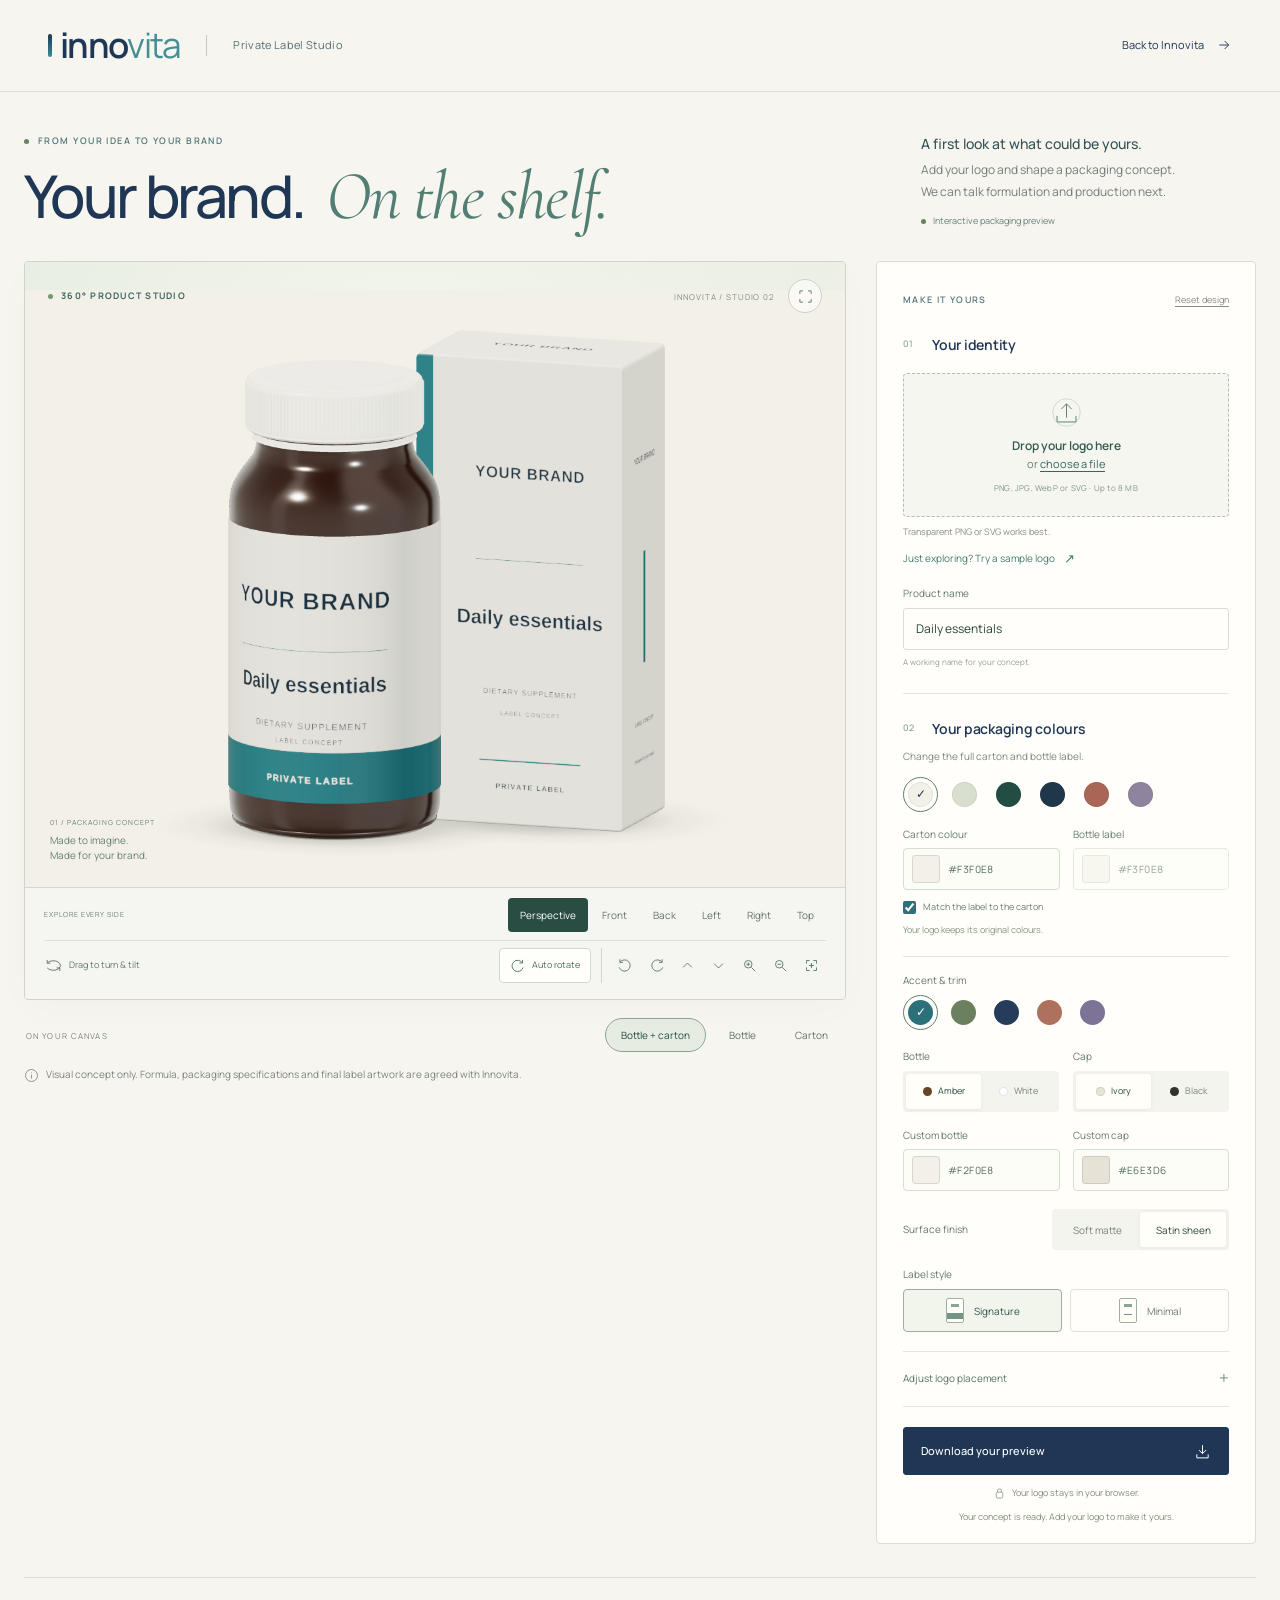
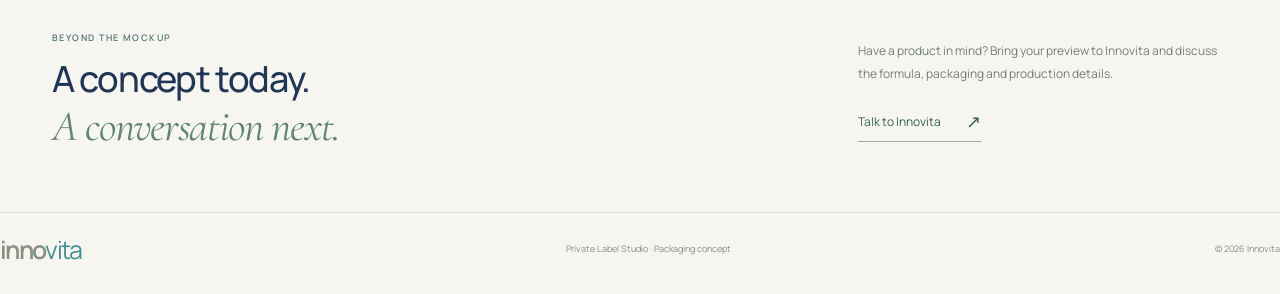
==== commit bf7a3257: "Scope camera UI state to view buttons" ====
--- a/private-label/index.html
+++ b/private-label/index.html
@@ -11,10 +11,10 @@
   <link rel="preconnect" href="https://fonts.googleapis.com">
   <link rel="preconnect" href="https://fonts.gstatic.com" crossorigin>
   <link href="https://fonts.googleapis.com/css2?family=Manrope:wght@400;500;600;700;800&family=Cormorant+Garamond:wght@400;500;600&display=swap" rel="stylesheet">
-  <link rel="stylesheet" href="assets/studio.css?v=20260928-premium2">
+  <link rel="stylesheet" href="assets/studio.css?v=20260928-premium2b">
   <script src="assets/three-r160.min.js" defer></script>
-  <script src="assets/scene.js?v=20260928-premium2" defer></script>
-  <script src="assets/studio.js?v=20260928-premium2" defer></script>
+  <script src="assets/scene.js?v=20260928-premium2b" defer></script>
+  <script src="assets/studio.js?v=20260928-premium2b" defer></script>
 </head>
 <body data-scene="loading">
   <a class="skip-link" href="#studio">Skip to the studio</a>
